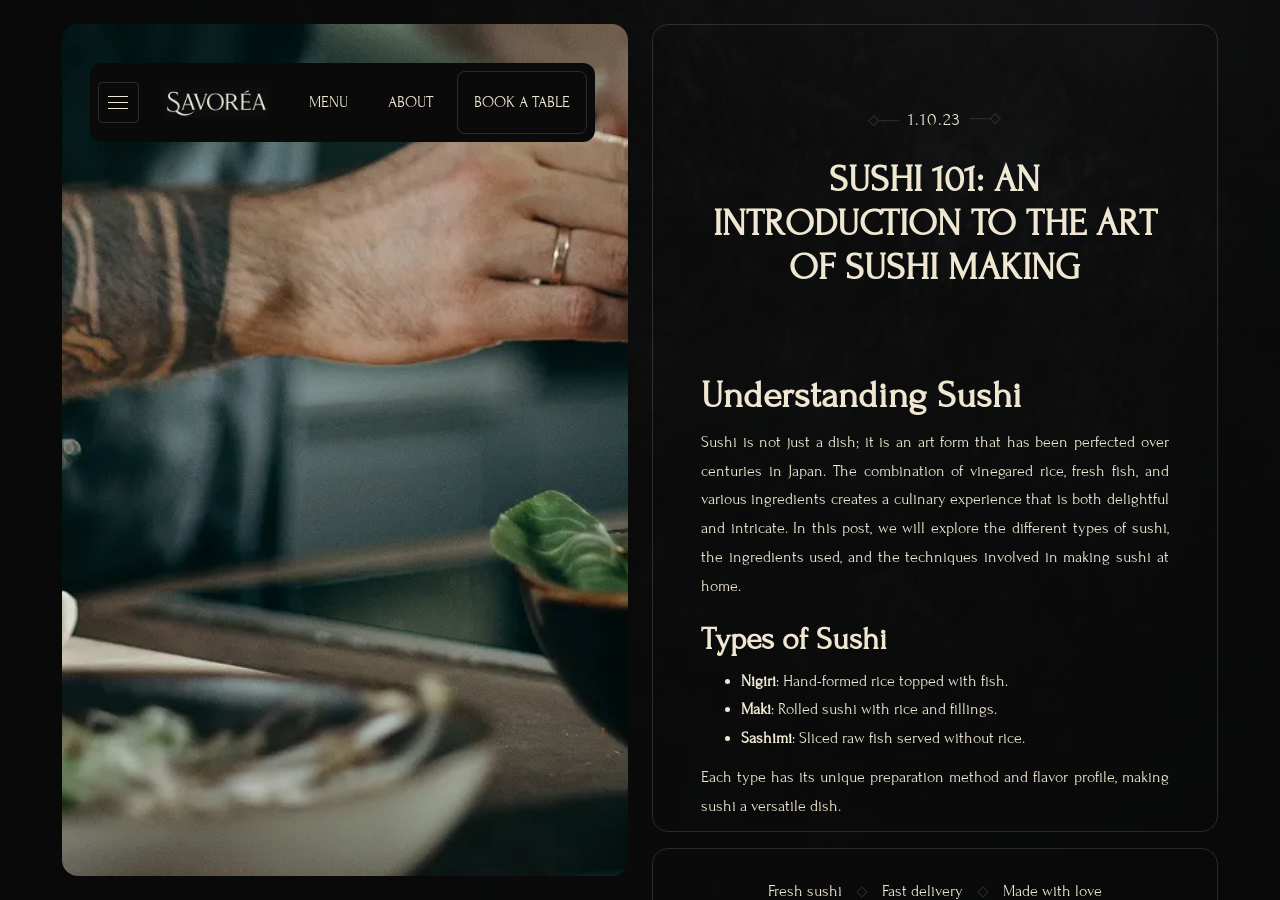
==== blog/sushi-101-introduction/index.html @ 16b720fc "Opt out of Chrome translation prompts on all pages" ====
<!DOCTYPE html><!--  This site was created in Webflow. https://webflow.com  --><!--  Last Published: Wed Oct 28 2026 10:28:59 GMT+0000 (Coordinated Universal Time)  -->
<html data-wf-page="69d37287ac0ebb0b1886dffe" data-wf-site="69ccc1d7fa1cd4cc3e607709" lang="en">
<head>
  <meta charset="utf-8">
  <meta name="google" content="notranslate">
  <title>Sushi 101: An Introduction to the Art of Sushi Making</title>
  <meta content="width=device-width, initial-scale=1" name="viewport">
  <link href="../../css/normalize.css" rel="stylesheet" type="text/css">
  <link href="../../css/webflow.css" rel="stylesheet" type="text/css">
  <link href="../../css/sushi-7096b4.webflow.css" rel="stylesheet" type="text/css">
  <link href="../../css/split-page.css?v=3" rel="stylesheet">
  <script type="text/javascript">!function(o,c){var n=c.documentElement,t=" w-mod-";n.className+=t+"js",("ontouchstart"in o||o.DocumentTouch&&c instanceof DocumentTouch)&&(n.className+=t+"touch")}(window,document);</script>
  <link href="../../images/favicon.webp" rel="icon" type="image/webp">
  <link href="../../images/webclip.webp" rel="apple-touch-icon">
  <style>
	.w-webflow-badge {
	display: None !important;
	visibility: hidden !important;
	}
  .button-hover,
.menu_text-link,
.menu_img-link {
  position: relative;
  overflow: visible;
  transition:
    box-shadow 0.3s ease,
    border-color 0.3s ease;
}
.button-hover:hover,
.menu_text-link:hover,
.menu_img-link:hover {
  border-color: rgba(255, 255, 255, 0);
  box-shadow:
    inset 0 0 12px rgba(255, 255, 255, 0.14),
    inset 0 0 28px rgba(255, 255, 255, 0.08);
}
.social-media-link {
  position: relative;
}
.social-media-link-hover {
  visibility: hidden;
  transform: scale(0.96);
  pointer-events: none;
  transition:
    opacity 0.3s ease,
    visibility 0.3s ease,
    transform 0.3s ease;
}
.social-media-link:hover .social-media-link-hover {
  opacity: 1;
  visibility: visible;
  transform: scale(1);
}
</style>
</head>
<body class="body split-page">
  <main class="main">
    <section class="hero_section"><img src="../../images/background.webp" loading="lazy" width="70" sizes="70px" alt="" srcset="../../images/background-p-500.webp 500w, ../../images/background-p-800.webp 800w, ../../images/background-p-1080.webp 1080w, ../../images/background-p-1600.webp 1600w, ../../images/background.webp 3486w" class="background_img">
      <div class="padding-global">
        <div class="w-layout-blockcontainer container-full w-container">
          <div class="hero_grid-wraper-2 split-page__layout">
            <div id="w-node-_2fdbdbff-8ce6-6f8d-f6ba-2dd1106db2f6-1886dffe" class="hero_img-wraper-2 split-page__visual"><img src="../../images/cms/69d382a770dba2bd8c085fb4_blog_5_5_11zon.webp" loading="lazy" width="1405" alt="" sizes="100vw" srcset="../../images/cms/69d382a770dba2bd8c085fb4_blog_5_5_11zon-p-500.webp 500w, ../../images/cms/69d382a770dba2bd8c085fb4_blog_5_5_11zon-p-800.webp 800w, ../../images/cms/69d382a770dba2bd8c085fb4_blog_5_5_11zon.webp 840w" class="hero_img-big"/></div>
            <div class="content_wraper split-page__scroll" role="region" aria-label="Blog article" tabindex="0">
              <div class="blog_wrapper-inner border margin-s"><div class="blog_header-wraper margin-sm"><div class="reservation__header-decor-wraper"><img src="../../images/cms/69d3788ee490d2235f320d44_Grid.svg" loading="lazy" alt="" class="reservation__decor-left"/></div><div class="text_medium">1.10.23</div><img src="../../images/cms/69d3788ee490d2235f320d44_Grid.svg" loading="lazy" alt="" class="reservation__decor-right"/></div><h1 class="capitalize-text text-center margin-m">Sushi 101: An Introduction to the Art of Sushi Making</h1><div class="content_post-body w-richtext"><h1>Understanding Sushi</h1><p>Sushi is not just a dish; it is an art form that has been perfected over centuries in Japan. The combination of vinegared rice, fresh fish, and various ingredients creates a culinary experience that is both delightful and intricate. In this post, we will explore the different types of sushi, the ingredients used, and the techniques involved in making sushi at home.</p><h2>Types of Sushi</h2><ul><li><strong>Nigiri</strong>: Hand-formed rice topped with fish.</li><li><strong>Maki</strong>: Rolled sushi with rice and fillings.</li><li><strong>Sashimi</strong>: Sliced raw fish served without rice.</li></ul><p>Each type has its unique preparation method and flavor profile, making sushi a versatile dish.</p></div></div>
              <footer class="footer">
                <div class="footer_content-wraper border">
                  <div class="footer_text">Fresh sushi </div>
                  <div class="footer_rhombus"></div>
                  <div class="footer_text">Fast delivery</div>
                  <div class="footer_rhombus"></div>
                  <div class="footer_text">Made with love</div>
                </div>
              </footer>
            </div>
          </div>
        </div>
      </div>
    </section>
    <div data-wf--menu--variant="base" class="menu_wraper">
      <div class="w-layout-blockcontainer menu_container w-container">
        <div class="menu_content-wraper">
          <a href="#" class="menu_button border w-inline-block">
            <div class="menu_line"></div>
            <div class="menu_line"></div>
            <div class="menu_line"></div>
          </a>
          <a href="../../index.html" class="menu_img-link w-inline-block"><img width="474.5" loading="lazy" alt="" src="../../images/logo_1.png" sizes="(max-width: 479px) 100vw, 475px" srcset="../../images/logo_1-p-500.png 500w, ../../images/logo_1.png 949w" class="menu_logo"></a>
          <a href="../../menu.html" class="menu_text-link capitalize-text">menu</a>
          <a href="../../about.html" class="menu_text-link capitalize-text">about</a>
          <a href="../../reservation.html" class="menu_text-link capitalize-text border">book a table</a>
        </div>
      </div>
      <div class="menu_drop_down_wraper">
        <div class="menu_hidden-wraper">
          <div class="menu_hidden-link-wraper">
            <a href="../../menu.html" class="menu_hidden-link capitalize-text">Menu</a>
            <a href="../../reservation.html" class="menu_hidden-link capitalize-text">REservation</a>
            <a href="../../about.html" class="menu_hidden-link capitalize-text">About</a>
            <a href="../../contact.html" class="menu_hidden-link capitalize-text">Contact</a>
            <a href="../../blog.html" class="menu_hidden-link capitalize-text">Blog</a>
          </div>
        </div>
        <div class="menu_embed-properties w-embed">
          <style>
.menu_hidden-wraper {
  display: none;
  height: 0;
  opacity: 0;
  overflow: hidden;
  pointer-events: none;
}
.menu_button,
.menu_link,
.menu_hidden-link {
  transition:
    color 0.3s ease,
    text-shadow 0.3s ease,
    box-shadow 0.3s ease,
    border-color 0.3s ease;
}
/* Кнопка */
.menu_button:hover {
  box-shadow:
    inset 0 0 12px rgba(255, 255, 255, 0.14),
    inset 0 0 28px rgba(255, 255, 255, 0.08);
  border-color: rgba(255, 255, 255, 0.35);
}
/* Верхние ссылки */
.menu_link {
  display: inline-block;
}
.menu_link:hover {
  box-shadow:
    inset 0 0 12px rgba(255, 255, 255, 0.14),
    inset 0 0 28px rgba(255, 255, 255, 0.08);
  border-color: rgba(255, 255, 255, 0.35);
}
/* Ссылки в дропдауне */
.menu_hidden-link {
  display: inline-block;
  transition: color 0.3s ease, text-shadow 0.3s ease;
}
.menu_hidden-link:hover {
  color: #ffffff !important;
  text-shadow:
    0 0 8px rgba(255, 255, 255, 0.32),
    0 0 18px rgba(255, 255, 255, 0.20) !important;
}
</style>
        </div>
      </div>
    </div>
  </main>
  <script src="../../js/vendor/jquery-3.5.1.min.js" type="text/javascript" integrity="sha256-9/aliU8dGd2tb6OSsuzixeV4y/faTqgFtohetphbbj0=" crossorigin="anonymous"></script>
  <script src="../../js/webflow.js" type="text/javascript"></script>
  <script src="../../js/vendor/gsap.min.js" type="text/javascript"></script>
  <script src="../../js/vendor/Flip.min.js" type="text/javascript"></script>
  <script type="text/javascript">gsap.registerPlugin(Flip);</script>
  <script src="../../js/sushi.js" defer=""></script>
  <script src="../../js/split-page.js" defer=""></script>
</body>
</html>
---- css/webflow.css ----
@font-face {
  font-family: 'webflow-icons';
  src: url("[data-uri]") format('truetype');
  font-weight: normal;
  font-style: normal;
}
[class^="w-icon-"],
[class*=" w-icon-"] {
  /* use !important to prevent issues with browser extensions that change fonts */
  font-family: 'webflow-icons' !important;
  speak: none;
  font-style: normal;
  font-weight: normal;
  font-variant: normal;
  text-transform: none;
  line-height: 1;
  /* Better Font Rendering =========== */
  -webkit-font-smoothing: antialiased;
  -moz-osx-font-smoothing: grayscale;
}
.w-icon-slider-right:before {
  content: "\e600";
}
.w-icon-slider-left:before {
  content: "\e601";
}
.w-icon-nav-menu:before {
  content: "\e602";
}
.w-icon-arrow-down:before,
.w-icon-dropdown-toggle:before {
  content: "\e603";
}
.w-icon-file-upload-remove:before {
  content: "\e900";
}
.w-icon-file-upload-icon:before {
  content: "\e903";
}
* {
  -webkit-box-sizing: border-box;
  -moz-box-sizing: border-box;
  box-sizing: border-box;
}
html {
  height: 100%;
}
body {
  margin: 0;
  min-height: 100%;
  background-color: #fff;
  font-family: Arial, sans-serif;
  font-size: 14px;
  line-height: 20px;
  color: #333;
}
img {
  max-width: 100%;
  vertical-align: middle;
  display: inline-block;
}
html.w-mod-touch * {
  background-attachment: scroll !important;
}
.w-block {
  display: block;
}
.w-inline-block {
  max-width: 100%;
  display: inline-block;
}
.w-clearfix:before,
.w-clearfix:after {
  content: " ";
  display: table;
  grid-column-start: 1;
  grid-row-start: 1;
  grid-column-end: 2;
  grid-row-end: 2;
}
.w-clearfix:after {
  clear: both;
}
.w-hidden {
  display: none;
}
.w-button {
  display: inline-block;
  padding: 9px 15px;
  background-color: #3898EC;
  color: white;
  border: 0;
  line-height: inherit;
  text-decoration: none;
  cursor: pointer;
  border-radius: 0;
}
input.w-button {
  -webkit-appearance: button;
}
:where(button.w-popover-trigger) {
  background-color: transparent;
  border: 0;
  color: inherit;
  cursor: pointer;
  font: inherit;
  line-height: inherit;
  margin: 0;
  padding: 0;
  text-align: inherit;
  text-decoration: inherit;
}
:where(button.w-modal-trigger) {
  background-color: transparent;
  border: 0;
  color: inherit;
  cursor: pointer;
  font: inherit;
  line-height: inherit;
  margin: 0;
  padding: 0;
  text-align: inherit;
  text-decoration: inherit;
}
.w-popover {
  position-anchor: none;
}
:where(
  .w-popover[data-w-popover-backdrop-animated],
  .w-modal[data-w-popover-backdrop-animated]
)::backdrop {
  animation: var(--w-backdrop-animation, none);
}
:where(.w-popover, .w-modal) {
  --w-backdrop-animation: initial;
}
.w-popover-mask {
  position: fixed !important;
  inset: 0 !important;
  width: auto !important;
  height: auto !important;
  max-width: none !important;
  max-height: none !important;
  margin: 0 !important;
  padding: 0 !important;
  border: 0 !important;
  opacity: 0 !important;
  transform: none !important;
  clip-path: none !important;
  pointer-events: auto !important;
}
.w-popover-mask[popover] {
  translate: none !important;
  rotate: none !important;
  scale: none !important;
}
.w-popover-mask::backdrop {
  display: none !important;
}
.w-popover-mask:not(:popover-open) {
  display: none !important;
}
@supports not selector(:popover-open) {
  .w-popover-mask {
    display: none !important;
  }
}
.w-popover[popover]:not(:popover-open) {
  display: none;
}
.w-modal:not([open]):not([popover]) {
  display: none;
}
.w-modal[popover]:not(:popover-open) {
  display: none;
}
:where(.w-modal[data-w-modal-lock-scroll]) {
  overscroll-behavior: contain;
}
html[data-w-dynpage] [data-w-cloak] {
  color: transparent !important;
}
.w-code-block {
  margin: unset;
}
pre.w-code-block code {
  all: inherit;
}
pre.w-code-block code > span {
  display: block !important;
}
.w-optimization {
  display: contents;
}
.w-webflow-badge,
.w-webflow-badge > img {
  box-sizing: unset;
  width: unset;
  height: unset;
  max-height: unset;
  max-width: unset;
  min-height: unset;
  min-width: unset;
  margin: unset;
  padding: unset;
  float: unset;
  clear: unset;
  border: unset;
  border-radius: unset;
  background: unset;
  background-image: unset;
  background-position: unset;
  background-size: unset;
  background-repeat: unset;
  background-origin: unset;
  background-clip: unset;
  background-attachment: unset;
  background-color: unset;
  box-shadow: unset;
  transform: unset;
  transition: unset;
  direction: unset;
  font-family: unset;
  font-weight: unset;
  color: unset;
  font-size: unset;
  line-height: unset;
  font-style: unset;
  font-variant: unset;
  text-align: unset;
  letter-spacing: unset;
  text-decoration: unset;
  text-indent: unset;
  text-transform: unset;
  list-style-type: unset;
  text-shadow: unset;
  vertical-align: unset;
  cursor: unset;
  white-space: unset;
  word-break: unset;
  word-spacing: unset;
  word-wrap: unset;
}
.w-webflow-badge {
  position: fixed !important;
  display: inline-block !important;
  visibility: visible !important;
  opacity: 1 !important;
  z-index: 2147483647 !important;
  top: auto !important;
  right: 12px !important;
  bottom: 12px !important;
  left: auto !important;
  color: #aaadb0 !important;
  background-color: #fff !important;
  border-radius: 3px !important;
  padding: 6px !important;
  font-size: 12px !important;
  line-height: 14px !important;
  text-decoration: none !important;
  transform: none !important;
  margin: 0 !important;
  width: auto !important;
  height: auto !important;
  overflow: unset !important;
  white-space: nowrap;
  box-shadow: 0 0 0 1px rgba(0, 0, 0, 0.1), 0px 1px 3px rgba(0, 0, 0, 0.1);
  cursor: pointer;
}
.w-webflow-badge > img {
  position: unset;
  display: inline-block !important;
  visibility: unset !important;
  opacity: 1 !important;
  vertical-align: middle !important;
}
h1,
h2,
h3,
h4,
h5,
h6 {
  font-weight: bold;
  margin-bottom: 10px;
}
h1 {
  font-size: 38px;
  line-height: 44px;
  margin-top: 20px;
}
h2 {
  font-size: 32px;
  line-height: 36px;
  margin-top: 20px;
}
h3 {
  font-size: 24px;
  line-height: 30px;
  margin-top: 20px;
}
h4 {
  font-size: 18px;
  line-height: 24px;
  margin-top: 10px;
}
h5 {
  font-size: 14px;
  line-height: 20px;
  margin-top: 10px;
}
h6 {
  font-size: 12px;
  line-height: 18px;
  margin-top: 10px;
}
p {
  margin-top: 0;
  margin-bottom: 10px;
}
blockquote {
  margin: 0 0 10px 0;
  padding: 10px 20px;
  border-left: 5px solid #E2E2E2;
  font-size: 18px;
  line-height: 22px;
}
figure {
  margin: 0;
  margin-bottom: 10px;
}
figcaption {
  margin-top: 5px;
  text-align: center;
}
ul,
ol {
  margin-top: 0px;
  margin-bottom: 10px;
  padding-left: 40px;
}
.w-list-unstyled {
  padding-left: 0;
  list-style: none;
}
.w-embed:before,
.w-embed:after {
  content: " ";
  display: table;
  grid-column-start: 1;
  grid-row-start: 1;
  grid-column-end: 2;
  grid-row-end: 2;
}
.w-embed:after {
  clear: both;
}
.w-video {
  width: 100%;
  position: relative;
  padding: 0;
}
.w-video iframe,
.w-video object,
.w-video embed {
  position: absolute;
  top: 0;
  left: 0;
  width: 100%;
  height: 100%;
  border: none;
}
fieldset {
  padding: 0;
  margin: 0;
  border: 0;
}
button,
[type='button'],
[type='reset'] {
  border: 0;
  cursor: pointer;
  -webkit-appearance: button;
}
.w-form {
  margin: 0 0 15px;
}
.w-form-done {
  display: none;
  padding: 20px;
  text-align: center;
  background-color: #dddddd;
}
.w-form-fail {
  display: none;
  margin-top: 10px;
  padding: 10px;
  background-color: #ffdede;
}
label {
  display: block;
  margin-bottom: 5px;
  font-weight: bold;
}
.w-input,
.w-select {
  display: block;
  width: 100%;
  height: 38px;
  padding: 8px 12px;
  margin-bottom: 10px;
  font-size: 14px;
  line-height: 1.42857143;
  color: #333333;
  vertical-align: middle;
  background-color: #ffffff;
  border: 1px solid #cccccc;
}
.w-input::placeholder,
.w-select::placeholder {
  color: #999;
}
.w-input:focus,
.w-select:focus {
  border-color: #3898EC;
  outline: 0;
}
.w-input[disabled],
.w-select[disabled],
.w-input[readonly],
.w-select[readonly],
fieldset[disabled] .w-input,
fieldset[disabled] .w-select {
  cursor: not-allowed;
}
.w-input[disabled]:not(.w-input-disabled),
.w-select[disabled]:not(.w-input-disabled),
.w-input[readonly],
.w-select[readonly],
fieldset[disabled]:not(.w-input-disabled) .w-input,
fieldset[disabled]:not(.w-input-disabled) .w-select {
  background-color: #eeeeee;
}
textarea.w-input,
textarea.w-select {
  height: auto;
}
.w-select {
  background-color: #f3f3f3;
}
.w-select[multiple] {
  height: auto;
}
.w-form-label {
  display: inline-block;
  cursor: pointer;
  font-weight: normal;
  margin-bottom: 0px;
}
.w-radio {
  display: block;
  margin-bottom: 5px;
  padding-left: 20px;
}
.w-radio:before,
.w-radio:after {
  content: " ";
  display: table;
  grid-column-start: 1;
  grid-row-start: 1;
  grid-column-end: 2;
  grid-row-end: 2;
}
.w-radio:after {
  clear: both;
}
.w-radio-input {
  margin: 4px 0 0;
  line-height: normal;
  float: left;
  margin-left: -20px;
}
.w-radio-input {
  margin-top: 3px;
}
.w-file-upload {
  display: block;
  margin-bottom: 10px;
}
.w-file-upload-input {
  width: 0.1px;
  height: 0.1px;
  opacity: 0;
  overflow: hidden;
  position: absolute;
  z-index: -100;
}
.w-file-upload-default,
.w-file-upload-uploading,
.w-file-upload-success {
  display: inline-block;
  color: #333333;
}
.w-file-upload-error {
  display: block;
  margin-top: 10px;
}
.w-file-upload-default.w-hidden,
.w-file-upload-uploading.w-hidden,
.w-file-upload-error.w-hidden,
.w-file-upload-success.w-hidden {
  display: none;
}
.w-file-upload-uploading-btn {
  display: flex;
  font-size: 14px;
  font-weight: normal;
  cursor: pointer;
  margin: 0;
  padding: 8px 12px;
  border: 1px solid #cccccc;
  background-color: #fafafa;
}
.w-file-upload-file {
  display: flex;
  flex-grow: 1;
  justify-content: space-between;
  margin: 0;
  padding: 8px 9px 8px 11px;
  border: 1px solid #cccccc;
  background-color: #fafafa;
}
.w-file-upload-file-name {
  font-size: 14px;
  font-weight: normal;
  display: block;
}
.w-file-remove-link {
  margin-top: 3px;
  margin-left: 10px;
  width: auto;
  height: auto;
  padding: 3px;
  display: block;
  cursor: pointer;
}
.w-icon-file-upload-remove {
  margin: auto;
  font-size: 10px;
}
.w-file-upload-error-msg {
  display: inline-block;
  color: #ea384c;
  padding: 2px 0;
}
.w-file-upload-info {
  display: inline-block;
  line-height: 38px;
  padding: 0 12px;
}
.w-file-upload-label {
  display: inline-block;
  font-size: 14px;
  font-weight: normal;
  cursor: pointer;
  margin: 0;
  padding: 8px 12px;
  border: 1px solid #cccccc;
  background-color: #fafafa;
}
.w-icon-file-upload-icon,
.w-icon-file-upload-uploading {
  display: inline-block;
  margin-right: 8px;
  width: 20px;
}
.w-icon-file-upload-uploading {
  height: 20px;
}
.w-container {
  margin-left: auto;
  margin-right: auto;
  max-width: 940px;
}
.w-container:before,
.w-container:after {
  content: " ";
  display: table;
  grid-column-start: 1;
  grid-row-start: 1;
  grid-column-end: 2;
  grid-row-end: 2;
}
.w-container:after {
  clear: both;
}
.w-container .w-row {
  margin-left: -10px;
  margin-right: -10px;
}
.w-row:before,
.w-row:after {
  content: " ";
  display: table;
  grid-column-start: 1;
  grid-row-start: 1;
  grid-column-end: 2;
  grid-row-end: 2;
}
.w-row:after {
  clear: both;
}
.w-row .w-row {
  margin-left: 0;
  margin-right: 0;
}
.w-col {
  position: relative;
  float: left;
  width: 100%;
  min-height: 1px;
  padding-left: 10px;
  padding-right: 10px;
}
.w-col .w-col {
  padding-left: 0;
  padding-right: 0;
}
.w-col-1 {
  width: 8.33333333%;
}
.w-col-2 {
  width: 16.66666667%;
}
.w-col-3 {
  width: 25%;
}
.w-col-4 {
  width: 33.33333333%;
}
.w-col-5 {
  width: 41.66666667%;
}
.w-col-6 {
  width: 50%;
}
.w-col-7 {
  width: 58.33333333%;
}
.w-col-8 {
  width: 66.66666667%;
}
.w-col-9 {
  width: 75%;
}
.w-col-10 {
  width: 83.33333333%;
}
.w-col-11 {
  width: 91.66666667%;
}
.w-col-12 {
  width: 100%;
}
.w-hidden-main {
  display: none !important;
}
@media screen and (max-width: 991px) {
  .w-container {
    max-width: 728px;
  }
  .w-hidden-main {
    display: inherit !important;
  }
  .w-hidden-medium {
    display: none !important;
  }
  .w-col-medium-1 {
    width: 8.33333333%;
  }
  .w-col-medium-2 {
    width: 16.66666667%;
  }
  .w-col-medium-3 {
    width: 25%;
  }
  .w-col-medium-4 {
    width: 33.33333333%;
  }
  .w-col-medium-5 {
    width: 41.66666667%;
  }
  .w-col-medium-6 {
    width: 50%;
  }
  .w-col-medium-7 {
    width: 58.33333333%;
  }
  .w-col-medium-8 {
    width: 66.66666667%;
  }
  .w-col-medium-9 {
    width: 75%;
  }
  .w-col-medium-10 {
    width: 83.33333333%;
  }
  .w-col-medium-11 {
    width: 91.66666667%;
  }
  .w-col-medium-12 {
    width: 100%;
  }
  .w-col-stack {
    width: 100%;
    left: auto;
    right: auto;
  }
}
@media screen and (max-width: 767px) {
  .w-hidden-main {
    display: inherit !important;
  }
  .w-hidden-medium {
    display: inherit !important;
  }
  .w-hidden-small {
    display: none !important;
  }
  .w-row,
  .w-container .w-row {
    margin-left: 0;
    margin-right: 0;
  }
  .w-col {
    width: 100%;
    left: auto;
    right: auto;
  }
  .w-col-small-1 {
    width: 8.33333333%;
  }
  .w-col-small-2 {
    width: 16.66666667%;
  }
  .w-col-small-3 {
    width: 25%;
  }
  .w-col-small-4 {
    width: 33.33333333%;
  }
  .w-col-small-5 {
    width: 41.66666667%;
  }
  .w-col-small-6 {
    width: 50%;
  }
  .w-col-small-7 {
    width: 58.33333333%;
  }
  .w-col-small-8 {
    width: 66.66666667%;
  }
  .w-col-small-9 {
    width: 75%;
  }
  .w-col-small-10 {
    width: 83.33333333%;
  }
  .w-col-small-11 {
    width: 91.66666667%;
  }
  .w-col-small-12 {
    width: 100%;
  }
}
@media screen and (max-width: 479px) {
  .w-container {
    max-width: none;
  }
  .w-hidden-main {
    display: inherit !important;
  }
  .w-hidden-medium {
    display: inherit !important;
  }
  .w-hidden-small {
    display: inherit !important;
  }
  .w-hidden-tiny {
    display: none !important;
  }
  .w-col {
    width: 100%;
  }
  .w-col-tiny-1 {
    width: 8.33333333%;
  }
  .w-col-tiny-2 {
    width: 16.66666667%;
  }
  .w-col-tiny-3 {
    width: 25%;
  }
  .w-col-tiny-4 {
    width: 33.33333333%;
  }
  .w-col-tiny-5 {
    width: 41.66666667%;
  }
  .w-col-tiny-6 {
    width: 50%;
  }
  .w-col-tiny-7 {
    width: 58.33333333%;
  }
  .w-col-tiny-8 {
    width: 66.66666667%;
  }
  .w-col-tiny-9 {
    width: 75%;
  }
  .w-col-tiny-10 {
    width: 83.33333333%;
  }
  .w-col-tiny-11 {
    width: 91.66666667%;
  }
  .w-col-tiny-12 {
    width: 100%;
  }
}
.w-widget {
  position: relative;
}
.w-widget-map {
  width: 100%;
  height: 400px;
}
.w-widget-map label {
  width: auto;
  display: inline;
}
.w-widget-map img {
  max-width: inherit;
}
.w-widget-map .gm-style-iw {
  text-align: center;
}
.w-widget-map .gm-style-iw > button {
  display: none !important;
}
.w-widget-twitter {
  overflow: hidden;
}
.w-widget-twitter-count-shim {
  display: inline-block;
  vertical-align: top;
  position: relative;
  width: 28px;
  height: 20px;
  text-align: center;
  background: white;
  border: #758696 solid 1px;
  border-radius: 3px;
}
.w-widget-twitter-count-shim * {
  pointer-events: none;
  user-select: none;
}
.w-widget-twitter-count-shim .w-widget-twitter-count-inner {
  position: relative;
  font-size: 15px;
  line-height: 12px;
  text-align: center;
  color: #999;
  font-family: serif;
}
.w-widget-twitter-count-shim .w-widget-twitter-count-clear {
  position: relative;
  display: block;
}
.w-widget-twitter-count-shim.w--large {
  width: 36px;
  height: 28px;
}
.w-widget-twitter-count-shim.w--large .w-widget-twitter-count-inner {
  font-size: 18px;
  line-height: 18px;
}
.w-widget-twitter-count-shim:not(.w--vertical) {
  margin-left: 5px;
  margin-right: 8px;
}
.w-widget-twitter-count-shim:not(.w--vertical).w--large {
  margin-left: 6px;
}
.w-widget-twitter-count-shim:not(.w--vertical):before,
.w-widget-twitter-count-shim:not(.w--vertical):after {
  top: 50%;
  left: 0;
  border: solid transparent;
  content: ' ';
  height: 0;
  width: 0;
  position: absolute;
  pointer-events: none;
}
.w-widget-twitter-count-shim:not(.w--vertical):before {
  border-color: rgba(117, 134, 150, 0);
  border-right-color: #5d6c7b;
  border-width: 4px;
  margin-left: -9px;
  margin-top: -4px;
}
.w-widget-twitter-count-shim:not(.w--vertical).w--large:before {
  border-width: 5px;
  margin-left: -10px;
  margin-top: -5px;
}
.w-widget-twitter-count-shim:not(.w--vertical):after {
  border-color: rgba(255, 255, 255, 0);
  border-right-color: white;
  border-width: 4px;
  margin-left: -8px;
  margin-top: -4px;
}
.w-widget-twitter-count-shim:not(.w--vertical).w--large:after {
  border-width: 5px;
  margin-left: -9px;
  margin-top: -5px;
}
.w-widget-twitter-count-shim.w--vertical {
  width: 61px;
  height: 33px;
  margin-bottom: 8px;
}
.w-widget-twitter-count-shim.w--vertical:before,
.w-widget-twitter-count-shim.w--vertical:after {
  top: 100%;
  left: 50%;
  border: solid transparent;
  content: ' ';
  height: 0;
  width: 0;
  position: absolute;
  pointer-events: none;
}
.w-widget-twitter-count-shim.w--vertical:before {
  border-color: rgba(117, 134, 150, 0);
  border-top-color: #5d6c7b;
  border-width: 5px;
  margin-left: -5px;
}
.w-widget-twitter-count-shim.w--vertical:after {
  border-color: rgba(255, 255, 255, 0);
  border-top-color: white;
  border-width: 4px;
  margin-left: -4px;
}
.w-widget-twitter-count-shim.w--vertical .w-widget-twitter-count-inner {
  font-size: 18px;
  line-height: 22px;
}
.w-widget-twitter-count-shim.w--vertical.w--large {
  width: 76px;
}
.w-background-video {
  position: relative;
  overflow: hidden;
  height: 500px;
  color: white;
}
.w-background-video > video {
  background-size: cover;
  background-position: 50% 50%;
  position: absolute;
  margin: auto;
  width: 100%;
  height: 100%;
  right: -100%;
  bottom: -100%;
  top: -100%;
  left: -100%;
  object-fit: cover;
  z-index: -100;
}
.w-background-video > video::-webkit-media-controls-start-playback-button {
  display: none !important;
  -webkit-appearance: none;
}
.w-background-video--control {
  position: absolute;
  bottom: 1em;
  right: 1em;
  background-color: transparent;
  padding: 0;
}
.w-background-video--control > [hidden] {
  display: none !important;
}
.w-slider {
  position: relative;
  height: 300px;
  text-align: center;
  background: #dddddd;
  clear: both;
  -webkit-tap-highlight-color: rgba(0, 0, 0, 0);
  tap-highlight-color: rgba(0, 0, 0, 0);
}
.w-slider-mask {
  position: relative;
  display: block;
  overflow: hidden;
  z-index: 1;
  left: 0;
  right: 0;
  height: 100%;
  white-space: nowrap;
}
.w-slide {
  position: relative;
  display: inline-block;
  vertical-align: top;
  width: 100%;
  height: 100%;
  white-space: normal;
  text-align: left;
}
.w-slider-nav {
  position: absolute;
  z-index: 2;
  top: auto;
  right: 0;
  bottom: 0;
  left: 0;
  margin: auto;
  padding-top: 10px;
  height: 40px;
  text-align: center;
  -webkit-tap-highlight-color: rgba(0, 0, 0, 0);
  tap-highlight-color: rgba(0, 0, 0, 0);
}
.w-slider-nav.w-round > div {
  border-radius: 100%;
}
.w-slider-nav.w-num > div {
  width: auto;
  height: auto;
  padding: 0.2em 0.5em;
  font-size: inherit;
  line-height: inherit;
}
.w-slider-nav.w-shadow > div {
  box-shadow: 0 0 3px rgba(51, 51, 51, 0.4);
}
.w-slider-nav-invert {
  color: #fff;
}
.w-slider-nav-invert > div {
  background-color: rgba(34, 34, 34, 0.4);
}
.w-slider-nav-invert > div.w-active {
  background-color: #222;
}
.w-slider-dot {
  position: relative;
  display: inline-block;
  width: 1em;
  height: 1em;
  background-color: rgba(255, 255, 255, 0.4);
  cursor: pointer;
  margin: 0 3px 0.5em;
  transition: background-color 100ms, color 100ms;
}
.w-slider-dot.w-active {
  background-color: #fff;
}
.w-slider-dot:focus {
  outline: none;
  box-shadow: 0px 0px 0px 2px #fff;
}
.w-slider-dot:focus.w-active {
  box-shadow: none;
}
.w-slider-arrow-left,
.w-slider-arrow-right {
  position: absolute;
  width: 80px;
  top: 0;
  right: 0;
  bottom: 0;
  left: 0;
  margin: auto;
  cursor: pointer;
  overflow: hidden;
  color: white;
  font-size: 40px;
  -webkit-tap-highlight-color: rgba(0, 0, 0, 0);
  tap-highlight-color: rgba(0, 0, 0, 0);
  user-select: none;
}
.w-slider-arrow-left [class^='w-icon-'],
.w-slider-arrow-right [class^='w-icon-'],
.w-slider-arrow-left [class*=' w-icon-'],
.w-slider-arrow-right [class*=' w-icon-'] {
  position: absolute;
}
.w-slider-arrow-left:focus,
.w-slider-arrow-right:focus {
  outline: 0;
}
.w-slider-arrow-left {
  z-index: 3;
  right: auto;
}
.w-slider-arrow-right {
  z-index: 4;
  left: auto;
}
.w-icon-slider-left,
.w-icon-slider-right {
  top: 0;
  right: 0;
  bottom: 0;
  left: 0;
  margin: auto;
  width: 1em;
  height: 1em;
}
.w-slider-aria-label {
  border: 0;
  clip: rect(0 0 0 0);
  height: 1px;
  margin: -1px;
  overflow: hidden;
  padding: 0;
  position: absolute;
  width: 1px;
}
.w-slider-force-show {
  display: block !important;
}
.w-dropdown {
  display: inline-block;
  position: relative;
  text-align: left;
  margin-left: auto;
  margin-right: auto;
  z-index: 900;
}
.w-dropdown-btn,
.w-dropdown-toggle,
.w-dropdown-link {
  position: relative;
  vertical-align: top;
  text-decoration: none;
  color: #222222;
  padding: 20px;
  text-align: left;
  margin-left: auto;
  margin-right: auto;
  white-space: nowrap;
}
.w-dropdown-toggle {
  user-select: none;
  display: inline-block;
  cursor: pointer;
  padding-right: 40px;
}
.w-dropdown-toggle:focus {
  outline: 0;
}
.w-icon-dropdown-toggle {
  position: absolute;
  top: 0;
  right: 0;
  bottom: 0;
  margin: auto;
  margin-right: 20px;
  width: 1em;
  height: 1em;
}
.w-dropdown-list {
  position: absolute;
  background: #dddddd;
  display: none;
  min-width: 100%;
}
.w-dropdown-list.w--open {
  display: block;
}
.w-dropdown-link {
  padding: 10px 20px;
  display: block;
  color: #222222;
}
.w-dropdown-link.w--current {
  color: #0082f3;
}
.w-dropdown-link:focus {
  outline: 0;
}
/**
 * ## Note
 * Safari (on both iOS and OS X) does not handle viewport units (vh, vw) well.
 * For example percentage units do not work on descendants of elements that
 * have any dimensions expressed in viewport units. It also doesn’t handle them at
 * all in `calc()`.
 */
/**
 * Wrapper around all lightbox elements
 *
 * 1. Since the lightbox can receive focus, IE also gives it an outline.
 * 2. Fixes flickering on Chrome when a transition is in progress
 *    underneath the lightbox.
 */
.w-lightbox-backdrop {
  cursor: auto;
  font-style: normal;
  letter-spacing: normal;
  list-style: disc;
  text-indent: 0;
  text-shadow: none;
  text-transform: none;
  visibility: visible;
  white-space: normal;
  word-break: normal;
  word-spacing: normal;
  word-wrap: normal;
  position: fixed;
  top: 0;
  right: 0;
  bottom: 0;
  left: 0;
  color: #fff;
  font-family: "Helvetica Neue", Helvetica, Ubuntu, "Segoe UI", Verdana, sans-serif;
  font-size: 17px;
  line-height: 1.2;
  font-weight: 300;
  text-align: center;
  background: rgba(0, 0, 0, 0.9);
  z-index: 2000;
  outline: 0;
  /* 1 */
  opacity: 0;
  -webkit-user-select: none;
  -moz-user-select: none;
  -webkit-tap-highlight-color: transparent;
  -webkit-transform: translate(0, 0);
  /* 2 */
}
/**
 * Neat trick to bind the rubberband effect to our canvas instead of the whole
 * document on iOS. It also prevents a bug that causes the document underneath to scroll.
 */
.w-lightbox-backdrop,
.w-lightbox-container {
  height: 100%;
  overflow: auto;
  -webkit-overflow-scrolling: touch;
}
.w-lightbox-content {
  position: relative;
  height: 100vh;
  overflow: hidden;
}
.w-lightbox-view {
  position: absolute;
  width: 100vw;
  height: 100vh;
  opacity: 0;
}
.w-lightbox-view:before {
  content: "";
  height: 100vh;
}
/* .w-lightbox-content */
.w-lightbox-group,
.w-lightbox-group .w-lightbox-view,
.w-lightbox-group .w-lightbox-view:before {
  height: 86vh;
}
.w-lightbox-frame,
.w-lightbox-view:before {
  display: inline-block;
  vertical-align: middle;
}
/*
 * 1. Remove default margin set by user-agent on the <figure> element.
 */
.w-lightbox-figure {
  position: relative;
  margin: 0;
  /* 1 */
}
.w-lightbox-group .w-lightbox-figure {
  cursor: pointer;
}
/**
 * IE adds image dimensions as width and height attributes on the IMG tag,
 * but we need both width and height to be set to auto to enable scaling.
 */
.w-lightbox-img {
  width: auto;
  height: auto;
  max-width: none;
}
/**
 * 1. Reset if style is set by user on "All Images"
 */
.w-lightbox-image {
  display: block;
  float: none;
  /* 1 */
  max-width: 100vw;
  max-height: 100vh;
}
.w-lightbox-group .w-lightbox-image {
  max-height: 86vh;
}
.w-lightbox-caption {
  position: absolute;
  right: 0;
  bottom: 0;
  left: 0;
  padding: 0.5em 1em;
  background: rgba(0, 0, 0, 0.4);
  text-align: left;
  text-overflow: ellipsis;
  white-space: nowrap;
  overflow: hidden;
}
.w-lightbox-embed {
  position: absolute;
  top: 0;
  right: 0;
  bottom: 0;
  left: 0;
  width: 100%;
  height: 100%;
}
.w-lightbox-control {
  position: absolute;
  top: 0;
  width: 4em;
  background-size: 24px;
  background-repeat: no-repeat;
  background-position: center;
  cursor: pointer;
  -webkit-transition: all 0.3s;
  transition: all 0.3s;
}
.w-lightbox-left {
  display: none;
  bottom: 0;
  left: 0;
  /* <svg xmlns="http://www.w3.org/2000/svg" viewBox="-20 0 24 40" width="24" height="40"><g transform="rotate(45)"><path d="m0 0h5v23h23v5h-28z" opacity=".4"/><path d="m1 1h3v23h23v3h-26z" fill="#fff"/></g></svg> */
  background-image: url("[data-uri]");
}
.w-lightbox-right {
  display: none;
  right: 0;
  bottom: 0;
  /* <svg xmlns="http://www.w3.org/2000/svg" viewBox="-4 0 24 40" width="24" height="40"><g transform="rotate(45)"><path d="m0-0h28v28h-5v-23h-23z" opacity=".4"/><path d="m1 1h26v26h-3v-23h-23z" fill="#fff"/></g></svg> */
  background-image: url("[data-uri]");
}
/*
 * Without specifying the with and height inside the SVG, all versions of IE render the icon too small.
 * The bug does not seem to manifest itself if the elements are tall enough such as the above arrows.
 * (http://stackoverflow.com/questions/16092114/background-size-differs-in-internet-explorer)
 */
.w-lightbox-close {
  right: 0;
  height: 2.6em;
  /* <svg xmlns="http://www.w3.org/2000/svg" viewBox="-4 0 18 17" width="18" height="17"><g transform="rotate(45)"><path d="m0 0h7v-7h5v7h7v5h-7v7h-5v-7h-7z" opacity=".4"/><path d="m1 1h7v-7h3v7h7v3h-7v7h-3v-7h-7z" fill="#fff"/></g></svg> */
  background-image: url("[data-uri]");
  background-size: 18px;
}
/**
 * 1. All IE versions add extra space at the bottom without this.
 */
.w-lightbox-strip {
  position: absolute;
  bottom: 0;
  left: 0;
  right: 0;
  padding: 0 1vh;
  line-height: 0;
  /* 1 */
  white-space: nowrap;
  overflow-x: auto;
  overflow-y: hidden;
}
/*
 * 1. We use content-box to avoid having to do `width: calc(10vh + 2vw)`
 *    which doesn’t work in Safari anyway.
 * 2. Chrome renders images pixelated when switching to GPU. Making sure
 *    the parent is also rendered on the GPU (by setting translate3d for
 *    example) fixes this behavior.
 */
.w-lightbox-item {
  display: inline-block;
  width: 10vh;
  padding: 2vh 1vh;
  box-sizing: content-box;
  /* 1 */
  cursor: pointer;
  -webkit-transform: translate3d(0, 0, 0);
  /* 2 */
}
.w-lightbox-active {
  opacity: 0.3;
}
.w-lightbox-thumbnail {
  position: relative;
  height: 10vh;
  background: #222;
  overflow: hidden;
}
.w-lightbox-thumbnail-image {
  position: absolute;
  top: 0;
  left: 0;
}
.w-lightbox-thumbnail .w-lightbox-tall {
  top: 50%;
  width: 100%;
  -webkit-transform: translate(0, -50%);
  transform: translate(0, -50%);
}
.w-lightbox-thumbnail .w-lightbox-wide {
  left: 50%;
  height: 100%;
  -webkit-transform: translate(-50%, 0);
  transform: translate(-50%, 0);
}
/*
 * Spinner
 *
 * Absolute pixel values are used to avoid rounding errors that would cause
 * the white spinning element to be misaligned with the track.
 */
.w-lightbox-spinner {
  position: absolute;
  top: 50%;
  left: 50%;
  box-sizing: border-box;
  width: 40px;
  height: 40px;
  margin-top: -20px;
  margin-left: -20px;
  border: 5px solid rgba(0, 0, 0, 0.4);
  border-radius: 50%;
  -webkit-animation: spin 0.8s infinite linear;
  animation: spin 0.8s infinite linear;
}
.w-lightbox-spinner:after {
  content: "";
  position: absolute;
  top: -4px;
  right: -4px;
  bottom: -4px;
  left: -4px;
  border: 3px solid transparent;
  border-bottom-color: #fff;
  border-radius: 50%;
}
/*
 * Utility classes
 */
.w-lightbox-hide {
  display: none;
}
.w-lightbox-noscroll {
  overflow: hidden;
}
@media (min-width: 768px) {
  .w-lightbox-content {
    height: 96vh;
    margin-top: 2vh;
  }
  .w-lightbox-view,
  .w-lightbox-view:before {
    height: 96vh;
  }
  /* .w-lightbox-content */
  .w-lightbox-group,
  .w-lightbox-group .w-lightbox-view,
  .w-lightbox-group .w-lightbox-view:before {
    height: 84vh;
  }
  .w-lightbox-image {
    max-width: 96vw;
    max-height: 96vh;
  }
  .w-lightbox-group .w-lightbox-image {
    max-width: 82.3vw;
    max-height: 84vh;
  }
  .w-lightbox-left,
  .w-lightbox-right {
    display: block;
    opacity: 0.5;
  }
  .w-lightbox-close {
    opacity: 0.8;
  }
  .w-lightbox-control:hover {
    opacity: 1;
  }
}
.w-lightbox-inactive,
.w-lightbox-inactive:hover {
  opacity: 0;
}
.w-richtext:before,
.w-richtext:after {
  content: " ";
  display: table;
  grid-column-start: 1;
  grid-row-start: 1;
  grid-column-end: 2;
  grid-row-end: 2;
}
.w-richtext:after {
  clear: both;
}
.w-richtext[contenteditable="true"]:before,
.w-richtext[contenteditable="true"]:after {
  white-space: initial;
}
.w-richtext ol,
.w-richtext ul {
  overflow: hidden;
}
.w-richtext .w-richtext-figure-selected.w-richtext-figure-type-video div:after,
.w-richtext .w-richtext-figure-selected[data-rt-type="video"] div:after {
  outline: 2px solid #2895f7;
}
.w-richtext .w-richtext-figure-selected.w-richtext-figure-type-image div,
.w-richtext .w-richtext-figure-selected[data-rt-type="image"] div {
  outline: 2px solid #2895f7;
}
.w-richtext figure.w-richtext-figure-type-video > div:after,
.w-richtext figure[data-rt-type="video"] > div:after {
  content: '';
  position: absolute;
  display: none;
  left: 0;
  top: 0;
  right: 0;
  bottom: 0;
}
.w-richtext figure {
  position: relative;
  max-width: 60%;
}
.w-richtext figure > div:before {
  cursor: default!important;
}
.w-richtext figure img {
  width: 100%;
}
.w-richtext figure figcaption.w-richtext-figcaption-placeholder {
  opacity: 0.6;
}
.w-richtext figure div {
  /* fix incorrectly sized selection border in the data manager */
  font-size: 0px;
  color: transparent;
}
.w-richtext figure.w-richtext-figure-type-image,
.w-richtext figure[data-rt-type="image"] {
  display: table;
}
.w-richtext figure.w-richtext-figure-type-image > div,
.w-richtext figure[data-rt-type="image"] > div {
  display: inline-block;
}
.w-richtext figure.w-richtext-figure-type-image > figcaption,
.w-richtext figure[data-rt-type="image"] > figcaption {
  display: table-caption;
  caption-side: bottom;
}
.w-richtext figure.w-richtext-figure-type-video,
.w-richtext figure[data-rt-type="video"] {
  width: 60%;
  height: 0;
}
.w-richtext figure.w-richtext-figure-type-video iframe,
.w-richtext figure[data-rt-type="video"] iframe {
  position: absolute;
  top: 0;
  left: 0;
  width: 100%;
  height: 100%;
}
.w-richtext figure.w-richtext-figure-type-video > div,
.w-richtext figure[data-rt-type="video"] > div {
  width: 100%;
}
.w-richtext figure.w-richtext-align-center {
  margin-right: auto;
  margin-left: auto;
  clear: both;
}
.w-richtext figure.w-richtext-align-center.w-richtext-figure-type-image > div,
.w-richtext figure.w-richtext-align-center[data-rt-type="image"] > div {
  max-width: 100%;
}
.w-richtext figure.w-richtext-align-normal {
  clear: both;
}
.w-richtext figure.w-richtext-align-fullwidth {
  width: 100%;
  max-width: 100%;
  text-align: center;
  clear: both;
  display: block;
  margin-right: auto;
  margin-left: auto;
}
.w-richtext figure.w-richtext-align-fullwidth > div {
  display: inline-block;
  /* padding-bottom is used for aspect ratios in video figures
      we want the div to inherit that so hover/selection borders in the designer-canvas
      fit right*/
  padding-bottom: inherit;
}
.w-richtext figure.w-richtext-align-fullwidth > figcaption {
  display: block;
}
.w-richtext figure.w-richtext-align-floatleft {
  float: left;
  margin-right: 15px;
  clear: none;
}
.w-richtext figure.w-richtext-align-floatright {
  float: right;
  margin-left: 15px;
  clear: none;
}
.w-nav {
  position: relative;
  background: #dddddd;
  z-index: 1000;
}
.w-nav:before,
.w-nav:after {
  content: " ";
  display: table;
  grid-column-start: 1;
  grid-row-start: 1;
  grid-column-end: 2;
  grid-row-end: 2;
}
.w-nav:after {
  clear: both;
}
.w-nav-brand {
  position: relative;
  float: left;
  text-decoration: none;
  color: #333333;
}
.w-nav-link {
  position: relative;
  display: inline-block;
  vertical-align: top;
  text-decoration: none;
  color: #222222;
  padding: 20px;
  text-align: left;
  margin-left: auto;
  margin-right: auto;
}
.w-nav-link.w--current {
  color: #0082f3;
}
.w-nav-menu {
  position: relative;
  float: right;
}
[data-nav-menu-open] {
  display: block !important;
  position: absolute;
  top: 100%;
  left: 0;
  right: 0;
  background: #C8C8C8;
  text-align: center;
  overflow: visible;
  min-width: 200px;
}
.w--nav-link-open {
  display: block;
  position: relative;
}
.w-nav-overlay {
  position: absolute;
  overflow: hidden;
  display: none;
  top: 100%;
  left: 0;
  right: 0;
  width: 100%;
}
.w-nav-overlay [data-nav-menu-open] {
  top: 0;
}
.w-nav[data-animation='over-left'] .w-nav-overlay {
  width: auto;
}
.w-nav[data-animation='over-left'] .w-nav-overlay,
.w-nav[data-animation='over-left'] [data-nav-menu-open] {
  right: auto;
  z-index: 1;
  top: 0;
}
.w-nav[data-animation='over-right'] .w-nav-overlay {
  width: auto;
}
.w-nav[data-animation='over-right'] .w-nav-overlay,
.w-nav[data-animation='over-right'] [data-nav-menu-open] {
  left: auto;
  z-index: 1;
  top: 0;
}
.w-nav-button {
  position: relative;
  float: right;
  padding: 18px;
  font-size: 24px;
  display: none;
  cursor: pointer;
  -webkit-tap-highlight-color: rgba(0, 0, 0, 0);
  tap-highlight-color: rgba(0, 0, 0, 0);
  user-select: none;
}
.w-nav-button:focus {
  outline: 0;
}
.w-nav-button.w--open {
  background-color: #C8C8C8;
  color: white;
}
.w-nav[data-collapse='all'] .w-nav-menu {
  display: none;
}
.w-nav[data-collapse='all'] .w-nav-button {
  display: block;
}
.w--nav-dropdown-open {
  display: block;
}
.w--nav-dropdown-toggle-open {
  display: block;
}
.w--nav-dropdown-list-open {
  position: static;
}
/**
 * NOTE: These rules are overridden in site-designer.less to use container queries instead of media queries
 * when the navbar is inside a Frame on the Open Canvas.
 */
@media screen and (max-width: 991px) {
  .w-nav[data-collapse='medium'] .w-nav-menu {
    display: none;
  }
  .w-nav[data-collapse='medium'] .w-nav-button {
    display: block;
  }
}
@media screen and (max-width: 767px) {
  .w-nav[data-collapse='small'] .w-nav-menu {
    display: none;
  }
  .w-nav[data-collapse='small'] .w-nav-button {
    display: block;
  }
  .w-nav-brand {
    padding-left: 10px;
  }
}
@media screen and (max-width: 479px) {
  .w-nav[data-collapse='tiny'] .w-nav-menu {
    display: none;
  }
  .w-nav[data-collapse='tiny'] .w-nav-button {
    display: block;
  }
}
.w-tabs {
  position: relative;
}
.w-tabs:before,
.w-tabs:after {
  content: " ";
  display: table;
  grid-column-start: 1;
  grid-row-start: 1;
  grid-column-end: 2;
  grid-row-end: 2;
}
.w-tabs:after {
  clear: both;
}
.w-tab-menu {
  position: relative;
}
.w-tab-link {
  position: relative;
  display: inline-block;
  vertical-align: top;
  text-decoration: none;
  padding: 9px 30px;
  text-align: left;
  cursor: pointer;
  color: #222222;
  background-color: #dddddd;
}
.w-tab-link.w--current {
  background-color: #C8C8C8;
}
.w-tab-link:focus {
  outline: 0;
}
.w-tab-content {
  position: relative;
  display: block;
  overflow: hidden;
}
.w-tab-pane {
  position: relative;
  display: none;
}
.w--tab-active {
  display: block;
}
@media screen and (max-width: 479px) {
  .w-tab-link {
    display: block;
  }
}
.w-ix-emptyfix:after {
  content: "";
}
@keyframes spin {
  0% {
    transform: rotate(0deg);
  }
  100% {
    transform: rotate(360deg);
  }
}
.w-dyn-empty {
  padding: 10px;
  background-color: #dddddd;
}
.w-dyn-hide {
  display: none !important;
}
.w-dyn-bind-empty {
  display: none !important;
}
.w-condition-invisible {
  display: none !important;
}
.wf-layout-layout {
  display: grid;
}
.w-layout-grid {
  display: grid;
  grid-auto-columns: 1fr;
  grid-template-columns: 1fr 1fr;
  grid-template-rows: auto auto;
  grid-row-gap: 16px;
  grid-column-gap: 16px;
}
---- css/sushi-7096b4.webflow.css ----
@font-face {
  font-family: "Fa Brands 400";
  src: url('../fonts/fa-brands-400.woff2') format("woff2");
  font-weight: 400;
  font-style: normal;
  font-display: swap;
}

@font-face {
  font-family: "Fa Solid 900";
  src: url('../fonts/fa-solid-900.woff2') format("woff2");
  font-weight: 400;
  font-style: normal;
  font-display: swap;
}

@font-face {
  font-family: "Fa V 4 Compatibility";
  src: url('../fonts/fa-v4compatibility.woff2') format("woff2");
  font-weight: 400;
  font-style: normal;
  font-display: swap;
}

@font-face {
  font-family: "Fa 400";
  src: url('../fonts/fa-regular-400.woff2') format("woff2");
  font-weight: 400;
  font-style: normal;
  font-display: swap;
}

@font-face {
  font-family: Forum;
  src: url('../fonts/Forum-Regular.ttf') format("truetype");
  font-weight: 400;
  font-style: normal;
  font-display: swap;
}

@font-face {
  font-family: Satoshi;
  src: url('../fonts/satoshi-Regular.otf') format("opentype");
  font-weight: 400;
  font-style: normal;
  font-display: swap;
}

:root {
  --background_black: #0a0a0a;
  --base_lighte_color_main: #efe7d2;
  --sm-size: 1.5rem;
  --xs-size: 8px;
  --s-size: 1rem;
  --l-size: 5rem;
  --xxs: 4px;
  --base_light_opacity: #efe7d226;
  --m-size: 3rem;
}

.w-layout-blockcontainer {
  max-width: 940px;
  margin-left: auto;
  margin-right: auto;
  display: block;
}

@media screen and (max-width: 991px) {
  .w-layout-blockcontainer {
    max-width: 728px;
  }
}

@media screen and (max-width: 767px) {
  .w-layout-blockcontainer {
    max-width: none;
  }
}

.body {
  background-color: var(--background_black);
  color: var(--base_lighte_color_main);
  font-family: Forum, Arial, sans-serif;
  font-size: 16px;
  font-weight: 400;
  line-height: 180%;
}

.main {
  position: relative;
}

.h1 {
  letter-spacing: 1px;
  margin-top: 0;
  margin-bottom: 0;
  font-family: Forum, Arial, sans-serif;
  font-size: 64px;
  font-weight: 400;
  line-height: 110%;
}

.h2 {
  letter-spacing: 1px;
  margin-top: 0;
  margin-bottom: 0;
  font-family: Forum, Arial, sans-serif;
  font-size: 40px;
  font-weight: 400;
  line-height: 120%;
}

.h3 {
  letter-spacing: 1px;
  margin-top: 0;
  margin-bottom: 0;
  font-family: Forum, Arial, sans-serif;
  font-size: 32px;
  font-weight: 400;
  line-height: 120%;
}

.h4 {
  letter-spacing: 1px;
  margin-top: 0;
  margin-bottom: 0;
  font-family: Forum, Arial, sans-serif;
  font-size: 24px;
  font-weight: 400;
  line-height: 120%;
}

.h5 {
  letter-spacing: 1px;
  margin-top: 0;
  margin-bottom: 0;
  font-family: Forum, Arial, sans-serif;
  font-size: 22px;
  font-weight: 400;
  line-height: 120%;
}

.h6 {
  letter-spacing: 1px;
  margin-top: 0;
  margin-bottom: 0;
  font-family: Forum, Arial, sans-serif;
  font-size: 16px;
  font-weight: 400;
  line-height: 120%;
}

.heading_xlarge {
  letter-spacing: 3px;
  margin-top: 0;
  margin-bottom: 0;
  font-family: Forum, Arial, sans-serif;
  font-size: 130px;
  font-weight: 400;
  line-height: 100%;
}

.heading_large {
  letter-spacing: 2px;
  margin-top: 0;
  margin-bottom: 0;
  font-family: Forum, Arial, sans-serif;
  font-size: 112px;
  font-weight: 400;
  line-height: 100%;
}

.heading_medium {
  letter-spacing: 2px;
  margin-top: 0;
  margin-bottom: 0;
  font-family: Forum, Arial, sans-serif;
  font-size: 96px;
  font-weight: 400;
  line-height: 110%;
}

.heading_small {
  letter-spacing: 2px;
  margin-top: 0;
  margin-bottom: 0;
  font-family: Forum, Arial, sans-serif;
  font-size: 80px;
  font-weight: 400;
  line-height: 110%;
}

.text_xlarge {
  letter-spacing: 0;
  font-family: Satoshi, Arial, sans-serif;
  font-size: 24px;
  line-height: 160%;
}

.text_large {
  letter-spacing: 0;
  font-family: Satoshi, Arial, sans-serif;
  font-size: 20px;
  line-height: 160%;
}

.text_medium {
  letter-spacing: 1px;
  justify-content: center;
  align-items: center;
  font-family: Forum, Arial, sans-serif;
  font-size: 18px;
  line-height: 150%;
}

.text_small {
  letter-spacing: 0;
  font-family: Forum, Arial, sans-serif;
  font-size: 12px;
  line-height: 130%;
}

.text_meta {
  letter-spacing: 0;
  font-family: Forum, Arial, sans-serif;
  font-size: 14px;
  line-height: 150%;
}

.text_meta.text-center {
  text-transform: none;
}

.hero_section {
  height: auto;
  position: relative;
}

.padding-global {
  padding: 0 3%;
}

.container-large {
  max-width: 1440px;
}

.container-full {
  max-width: 100%;
}

.hero_grid-wraper {
  grid-column-gap: 0px;
  grid-row-gap: 0px;
  grid-template-rows: 33% 33% 33%;
  grid-template-columns: 1fr 1fr 1fr;
  grid-auto-columns: 1fr;
  height: 100svh;
  display: grid;
}

.hero_content-big {
  border-radius: 26px;
  width: 100%;
  height: 100%;
  padding: 24px 12px 24px 24px;
  position: relative;
}

.hero_content-main {
  padding: 24px 24px 12px 12px;
}

.hero_img-big {
  border-radius: var(--s-size);
  object-fit: cover;
  object-position: 50% 50%;
  width: 100%;
  height: 100%;
  position: relative;
  overflow: hidden;
}

.hero_content-main_1 {
  padding: 24px 24px 12px 12px;
  position: relative;
  overflow: hidden;
}

.hero_content-main_2 {
  padding: 12px 24px 12px 12px;
  position: relative;
}

.hero_content-main_3 {
  padding: 12px 24px 24px 12px;
  position: relative;
}

.hero_img-sml {
  object-fit: cover;
  object-position: 50% 50%;
  width: 100%;
  max-width: none;
  line-height: 100%;
}

.image {
  width: 100%;
}

.hero_img-sml-wrp {
  border-radius: var(--s-size);
  width: 100%;
  height: 100%;
  overflow: clip;
}

.hero_card_button {
  padding-top: 4px;
  padding-left: var(--xs-size);
  grid-column-gap: 0px;
  grid-row-gap: 0px;
  background-color: var(--background_black);
  color: var(--base_lighte_color_main);
  border-top-left-radius: 24px;
  justify-content: center;
  align-items: center;
  text-decoration: none;
  display: flex;
}

.circle-arrow {
  width: 28px;
  height: 28px;
}

.hero_card-button-wraper {
  justify-content: flex-start;
  align-items: flex-end;
  display: flex;
  position: static;
  inset: auto 24px 12px auto;
}

.button-half-radius {
  background-color: var(--background_black);
  width: 24px;
  height: 24px;
  -webkit-mask: radial-gradient(circle at 0 0, #0000 24px, #000 24px);
  mask: radial-gradient(circle at 0 0, #0000 24px, #000 24px);
}

.button-half-radius_1 {
  background-color: var(--background_black);
  width: 24px;
  height: 24px;
}

.button-half-radiu-wraper {
  justify-content: flex-end;
  align-items: center;
  display: flex;
}

.card-button-wraper-outer {
  position: absolute;
  inset: auto 24px 12px auto;
}

.position-absolut-btm {
  position: absolute;
  inset: auto 24px 24px auto;
}

.hero-heading-position {
  position: absolute;
  inset: auto auto 5rem 5rem;
}

.hero_social-media-wraper {
  grid-column-gap: var(--sm-size);
  grid-row-gap: var(--sm-size);
  display: flex;
  position: absolute;
  inset: auto 3.5rem 3.5rem auto;
}

.hero_social-media-img {
  width: 24px;
  height: 24px;
}

.background_img {
  z-index: -1;
  opacity: .08;
  width: 100svw;
  height: 100svh;
  position: fixed;
}

.div-block {
  background-color: var(--base_lighte_color_main);
  width: 50svw;
  height: 50svh;
}

.hero_grid-wraper-2 {
  grid-column-gap: 0px;
  grid-row-gap: 0px;
  grid-template-rows: auto;
  grid-template-columns: 1fr 1fr;
  grid-auto-columns: 1fr;
  display: grid;
}

.hero_img-wraper-2 {
  width: 100%;
  height: 100svh;
  padding: var(--sm-size) 12px var(--sm-size) 24px;
  border-radius: var(--s-size);
  position: relative;
  overflow: hidden;
}

.content_wraper {
  padding: var(--sm-size) var(--sm-size) var(--sm-size) 12px;
  grid-column-gap: 16px;
  grid-row-gap: 16px;
  flex-flow: column;
  grid-template-rows: 3fr 1fr .5fr 1fr;
  grid-template-columns: 1fr;
  grid-auto-columns: 1fr;
  justify-content: center;
  align-items: stretch;
  display: block;
}

.footer {
  grid-column-gap: 34px;
  grid-row-gap: 34px;
  justify-content: center;
  align-items: center;
  height: 5.5rem;
  font-family: Forum, Arial, sans-serif;
  font-size: 16px;
}

.content_wrapper-inner {
  padding-top: var(--l-size);
  grid-column-gap: 16px;
  grid-row-gap: 16px;
  flex-flow: column;
  grid-template-rows: auto auto;
  grid-template-columns: 1fr 1fr;
  grid-auto-columns: 1fr;
  justify-content: flex-start;
  align-items: center;
  display: flex;
}

.content_wrapper-inner.margin-s {
  margin-bottom: var(--sm-size);
}

.header-wraper {
  grid-column-gap: var(--s-size);
  grid-row-gap: var(--s-size);
  justify-content: center;
  align-items: center;
  display: flex;
}

.capitalize-text {
  text-transform: uppercase;
}

.reservation__decor-right {
  transform-style: preserve-3d;
  transform: rotateX(0)rotateY(180deg)rotateZ(0);
}

.reservation__text-position {
  text-align: center;
  max-width: 31rem;
}

.reservation__form-block {
  min-width: 35rem;
  max-width: 38rem;
}

.reservation__form {
  grid-column-gap: var(--s-size);
  grid-row-gap: var(--s-size);
  flex-flow: column;
  display: flex;
}

.reservation__text-field {
  border: 1px solid var(--base_light_opacity);
  background-color: #fff0;
  border-radius: 10px;
  height: 3rem;
  margin-bottom: 0;
}

.reservation__text-field-wraper {
  grid-column-gap: var(--s-size);
  grid-row-gap: var(--s-size);
  grid-template-rows: auto auto;
  grid-template-columns: 1fr 1fr;
  grid-auto-columns: 1fr;
  display: flex;
}

.margin-l {
  margin-bottom: var(--l-size);
}

.reservation__button {
  background-color: var(--base_lighte_color_main);
  height: 3rem;
  color: var(--background_black);
  border-radius: 8px;
}

.footer_content-wraper {
  grid-column-gap: var(--s-size);
  grid-row-gap: var(--s-size);
  justify-content: center;
  align-items: center;
  width: 100%;
  height: 100%;
  display: flex;
}

.footer_rhombus {
  width: var(--xs-size);
  height: var(--xs-size);
  border: 1px solid var(--base_light_opacity);
  transform: rotate(45deg);
}

.margin-sm {
  margin-bottom: 24px;
}

.about_content-wrapper-inner {
  grid-column-gap: 16px;
  grid-row-gap: 16px;
  flex-flow: column;
  grid-template-rows: auto auto;
  grid-template-columns: 1fr 1fr;
  grid-auto-columns: 1fr;
  justify-content: flex-start;
  align-items: center;
}

.about_content-wrapper-inner.margin-s {
  margin-bottom: var(--sm-size);
}

.about_content-wraper {
  grid-column-gap: var(--s-size);
  grid-row-gap: var(--s-size);
  grid-template-rows: auto;
  grid-template-columns: 1fr 1fr;
  grid-auto-columns: 1fr;
  display: grid;
}

.about_content-wraper-img {
  border-radius: var(--s-size);
  overflow: clip;
}

.content-wraper-text {
  padding: var(--m-size);
  flex-flow: column;
  justify-content: space-between;
  align-items: stretch;
  display: flex;
}

.text {
  text-align: justify;
}

.about_content-img {
  border-radius: var(--s-size);
  object-fit: cover;
  width: 100%;
  max-width: none;
  height: 100%;
}

.border {
  border: 1px solid var(--base_light_opacity);
  border-radius: var(--s-size);
}

.about_feedback-card-wraper {
  grid-column-gap: 16px;
  grid-row-gap: 16px;
  grid-template-rows: auto;
  grid-template-columns: 1fr 1fr 1fr;
  grid-auto-columns: 1fr;
  display: grid;
}

.about_feedback-card-wraper.margin-s {
  grid-template-rows: auto;
}

.about_feedback-card {
  padding: var(--sm-size);
  flex-flow: column;
  justify-content: space-between;
  align-items: center;
  display: flex;
}

.about_feedback-card.border {
  grid-column-gap: var(--xs-size);
  grid-row-gap: var(--xs-size);
}

.awesom-wraper {
  grid-column-gap: 0px;
  grid-row-gap: 0px;
  letter-spacing: var(--xs-size);
  font-family: "Fa Solid 900", Arial, sans-serif;
}

.margin-s {
  margin-bottom: var(--s-size);
}

.text-center {
  text-align: center;
}

.contact_content-grid {
  grid-column-gap: 16px;
  grid-row-gap: 16px;
  grid-template-rows: auto auto;
  grid-template-columns: 1fr 1fr;
  grid-auto-columns: 1fr;
  display: grid;
}

.contact_content-img-grid {
  grid-column-gap: 16px;
  grid-row-gap: 16px;
  border-radius: var(--s-size);
  grid-template-rows: auto auto;
  grid-template-columns: 1fr 1fr;
  grid-auto-columns: 1fr;
  display: grid;
}

.contact_map-wraper, .image-2 {
  border-radius: var(--s-size);
}

.contact_img {
  border-radius: var(--s-size);
  object-fit: cover;
  width: 100%;
  height: 100%;
  overflow: hidden;
}

.about_hours-row-wraper {
  grid-column-gap: var(--sm-size);
  grid-row-gap: var(--sm-size);
  flex-flow: column;
  display: flex;
}

.about_hours-row {
  grid-column-gap: 0px;
  grid-row-gap: 0px;
  justify-content: space-between;
  align-items: center;
  width: 100%;
  display: flex;
}

.about_hours-day {
  margin-right: var(--s-size);
  white-space: nowrap;
}

.about_hours-line {
  width: 100%;
  height: 100%;
  margin-right: var(--xs-size);
  border-bottom: 1px dashed var(--base_lighte_color_main);
  transform: translate(0, -5px);
}

.about_hours {
  white-space: nowrap;
}

.contact-awesom {
  grid-column-gap: var(--s-size);
  grid-row-gap: var(--s-size);
  font-family: "Fa Brands 400", Arial, sans-serif;
  display: flex;
}

.contact_content-map {
  padding: 24px 24px 12px 12px;
  position: relative;
  overflow: hidden;
}

.contact_map {
  border-radius: var(--s-size);
  width: 100%;
  height: 100%;
  overflow: clip;
}

.contact_map-embed {
  width: 100%;
  height: 100%;
}

.contact_link {
  color: var(--base_lighte_color_main);
  text-decoration: none;
}

.blog_cotent-wraper {
  padding: var(--sm-size) 12px;
}

.blog_content-grid {
  grid-template-rows: auto;
  grid-template-columns: 1fr;
  grid-auto-columns: 1fr;
  display: grid;
}

.blog_content-img {
  grid-column-gap: 16px;
  grid-row-gap: 16px;
  border-radius: var(--s-size);
  object-fit: cover;
  grid-template-rows: auto auto;
  grid-template-columns: 1fr;
  grid-auto-columns: 1fr;
  width: 17rem;
  height: 100%;
}

.blog_item-wraper {
  grid-column-gap: var(--m-size);
  grid-row-gap: var(--m-size);
  display: flex;
  position: relative;
}

.blog_item-wraper.margin-m {
  margin-bottom: var(--m-size);
}

.blog_text-wraper {
  grid-column-gap: var(--xs-size);
  grid-row-gap: var(--xs-size);
  flex-flow: column;
  justify-content: center;
  align-items: flex-start;
  display: flex;
  position: relative;
}

.blog_header-wraper {
  grid-column-gap: var(--xs-size);
  grid-row-gap: var(--xs-size);
  justify-content: center;
  align-items: center;
  display: flex;
}

.blog_link {
  color: var(--base_lighte_color_main);
  text-decoration: none;
  position: relative;
}

.blog_wrapper-inner {
  width: 100%;
  padding-top: var(--l-size);
  padding-right: var(--m-size);
  padding-left: var(--m-size);
}

.content_post-body {
  text-align: justify;
}

.menu_wraper {
  z-index: 999;
  position: absolute;
  inset: 7% auto auto 7%;
}

.menu_container {
  background-color: var(--background_black);
  border-radius: 12px;
  margin-bottom: 4px;
}

.menu_content-wraper {
  width: auto;
  height: auto;
  padding: var(--xs-size);
  grid-column-gap: 8px;
  grid-row-gap: 8px;
  border-radius: 12px;
  justify-content: center;
  align-items: center;
  display: flex;
}

.menu_button {
  grid-column-gap: 5px;
  grid-row-gap: 5px;
  border-radius: var(--xxs);
  flex-flow: column;
  justify-content: center;
  align-items: center;
  width: 41px;
  height: 41px;
  text-decoration: none;
  display: flex;
}

.menu_line {
  background-color: var(--base_lighte_color_main);
  width: 20px;
  height: 1px;
}

.menu_text-link {
  padding: var(--s-size);
  border-radius: var(--xs-size);
  color: var(--base_lighte_color_main);
  text-decoration: none;
}

.menu_text-link:where(.w-variant-194f8d76-4035-224c-2e9e-813966e3839b) {
  display: none;
}

.menu_text-link.capitalize-text {
  border-radius: var(--xs-size);
}

.menu_logo {
  object-fit: contain;
  width: auto;
  height: 31px;
}

.menu_hidden-wraper {
  padding-top: var(--m-size);
  padding-bottom: var(--m-size);
  background-color: var(--background_black);
  border-radius: 12px;
  position: relative;
  overflow: hidden;
}

.menu_hidden-link-wraper {
  grid-column-gap: var(--s-size);
  grid-row-gap: var(--s-size);
  flex-flow: column;
  display: flex;
}

.menu_hidden-link {
  color: var(--base_lighte_color_main);
  text-align: center;
  font-size: 42px;
  line-height: 110%;
  text-decoration: none;
}

.menu_drop_down_wraper {
  overflow: hidden;
}

.button-hover {
  grid-column-gap: var(--xs-size);
  grid-row-gap: var(--xs-size);
  border-radius: var(--s-size);
  border: 1px solid #0000;
  justify-content: center;
  align-items: center;
  padding: 4px 4px 4px 8px;
  display: flex;
  position: relative;
}

.circle-hover {
  border: 1px #f2f2f2;
  border-radius: 50%;
  padding: 0;
  position: relative;
}

.text-position {
  transform: translate(0, 2px);
}

.shadow-wraper {
  z-index: -1;
  border-radius: var(--s-size);
  border: 1px solid #fff0;
  position: absolute;
  inset: -20px;
}

.shadow-wraper-outer {
  width: 100%;
  height: 100%;
  position: absolute;
}

.button-hover-copy {
  grid-column-gap: var(--xs-size);
  grid-row-gap: var(--xs-size);
  border-radius: var(--s-size);
  border: 1px solid #0000;
  justify-content: center;
  align-items: center;
  padding: 4px 4px 4px 8px;
  display: flex;
  position: relative;
}

.social-media-link-hover {
  opacity: 0;
  filter: blur(10px);
  background-color: #fffafa69;
  border: .5px solid #fff0;
  border-radius: 4px;
  justify-content: center;
  align-items: center;
  width: 100%;
  height: 100%;
  display: block;
  position: absolute;
  inset: 0%;
}

.social-media-link {
  color: var(--base_lighte_color_main);
  white-space: nowrap;
  word-break: normal;
  border: .5px solid #fff0;
  border-radius: 50%;
  justify-content: center;
  align-items: center;
  text-decoration: none;
  display: flex;
  position: relative;
}

.menu_nav-wraper {
  grid-column-gap: var(--xs-size);
  grid-row-gap: var(--xs-size);
  justify-content: center;
  align-items: center;
  display: flex;
}

.menu_nav-item {
  padding: var(--xs-size);
  cursor: pointer;
}

.margin-m {
  margin-bottom: 4rem;
}

.menu_inner-wraper {
  padding: var(--sm-size) var(--l-size) var(--l-size);
}

.margin-3 {
  margin-bottom: var(--m-size);
}

.menu_header-wraper {
  justify-content: space-between;
  align-items: flex-end;
  display: flex;
}

.menu_collection-item {
  padding-top: var(--s-size);
  padding-bottom: var(--s-size);
  grid-column-gap: var(--sm-size);
  grid-row-gap: var(--sm-size);
  display: flex;
}

.menu_main-img {
  object-fit: cover;
  width: 150px;
  height: 100px;
}

.menu_item-content-wraper {
  flex-flow: column;
  justify-content: space-between;
  align-items: stretch;
  width: 100%;
  display: flex;
}

.h5-menu {
  margin-top: 0;
  margin-right: var(--xs-size);
  letter-spacing: 1px;
  white-space: nowrap;
  word-break: normal;
  overflow-wrap: normal;
  margin-bottom: 0;
  font-family: Forum, Arial, sans-serif;
  font-size: 22px;
  font-weight: 400;
  line-height: 120%;
}

.menu_price-wraper {
  grid-column-gap: var(--xxs);
  grid-row-gap: var(--xxs);
  justify-content: center;
  align-items: center;
  display: flex;
}

.currency {
  font-family: "Fa Brands 400", Arial, sans-serif;
  font-size: 20px;
}

.margin-xl {
  margin-bottom: 6rem;
}

.hero_img-wraper-2-copy {
  width: 100%;
  height: 100%;
  padding: var(--sm-size) 12px var(--sm-size) 24px;
  background-image: url('../images/hero_img_big.webp');
  background-position: 50%;
  background-repeat: no-repeat;
  background-size: cover;
  background-attachment: fixed;
  border-radius: 26px;
  position: relative;
  overflow: hidden;
}

.menu_img-link {
  padding: var(--s-size);
  border-radius: var(--xs-size);
  color: var(--base_lighte_color_main);
  text-decoration: none;
}

.menu_img-link.capitalize-text {
  border-radius: var(--xs-size);
}

.hero_header-wraoer {
  position: absolute;
  inset: auto 0% 5rem 3rem;
}

.border-s {
  border: 1px solid var(--base_light_opacity);
  border-radius: var(--xs-size);
  order: 0;
}

@media screen and (max-width: 991px) {
  .heading_xlarge {
    font-size: 62px;
  }

  .heading_large {
    font-size: 80px;
  }

  .heading_large.hero-heading-position {
    bottom: 2rem;
  }

  .hero_grid-wraper {
    grid-template-columns: 1fr .5fr 1fr;
  }

  .hero_content-big {
    padding-right: var(--xs-size);
    padding-left: var(--xs-size);
  }

  .hero_content-main_3 {
    padding-right: var(--xs-size);
  }

  .hero_img-sml {
    height: 100%;
  }

  .card-button-wraper-outer, .card-button-wraper-outer.position-absolut-btm {
    right: var(--xs-size);
  }

  .hero-heading-position {
    bottom: 6rem;
    left: 2rem;
  }

  .hero_social-media-wraper {
    bottom: 3rem;
  }

  .hero_grid-wraper-2 {
    grid-template-columns: 1fr;
    grid-auto-flow: row;
  }

  .hero_img-wraper-2 {
    height: 17rem;
  }

  .content-wraper-text {
    padding-right: var(--sm-size);
    padding-left: var(--sm-size);
  }

  .contact_content-map {
    padding-right: var(--xs-size);
  }

  .menu_wraper {
    z-index: 999;
    background-color: #000;
    position: fixed;
    inset: 0% 0% auto;
  }

  .menu_wraper:where(.w-variant-194f8d76-4035-224c-2e9e-813966e3839b) {
    top: 5%;
  }

  .menu_content-wraper {
    justify-content: flex-start;
    align-items: center;
  }

  .menu_text-link {
    justify-content: center;
    align-items: center;
    display: none;
  }

  .menu_hidden-link {
    font-size: 24px;
  }

  .tablet-hide {
    display: block;
  }
}

@media screen and (max-width: 767px) {
  .heading_large {
    font-size: 62px;
  }

  .heading_large.hero-heading-position {
    bottom: var(--sm-size);
  }

  .hero_grid-wraper {
    grid-template-rows: auto auto auto auto;
    grid-template-columns: 1fr;
    height: auto;
  }

  .hero_content-big {
    height: 100svh;
  }

  .hero_content-main_1, .hero_content-main_2, .hero_content-main_3 {
    padding-right: 12px;
  }

  .card-button-wraper-outer {
    right: 12px;
  }

  .hero_img-wraper-2 {
    height: 14rem;
  }

  .content_wraper {
    padding-right: 12px;
  }

  .reservation__form-block {
    min-width: 5rem;
    padding-right: var(--s-size);
    padding-left: var(--s-size);
  }

  .about_content-wraper {
    grid-template-columns: 1fr;
    grid-auto-flow: row;
  }

  .content-wraper-text {
    padding-top: var(--sm-size);
    padding-bottom: var(--sm-size);
  }

  .about_feedback-card-wraper {
    grid-template-columns: 1fr;
    grid-auto-flow: row;
  }

  .contact_content-grid {
    grid-template-columns: 1fr;
  }

  .contact_content-img-grid {
    display: none;
  }

  .contact_content-map {
    height: 15rem;
    padding-left: var(--xs-size);
  }

  .blog_wrapper-inner {
    padding-right: var(--xs-size);
    padding-left: var(--xs-size);
  }

  .menu_wraper {
    inset: 0% 0% auto;
  }

  .menu_wraper:where(.w-variant-194f8d76-4035-224c-2e9e-813966e3839b) {
    top: 3%;
  }

  .menu_content-wraper {
    padding-left: var(--m-size);
    grid-column-gap: var(--s-size);
    grid-row-gap: var(--s-size);
    justify-content: flex-start;
    align-items: center;
  }

  .menu_inner-wraper {
    padding-right: var(--s-size);
    padding-left: var(--s-size);
  }
}

@media screen and (max-width: 479px) {
  .h2, .heading_xlarge {
    font-size: 28px;
  }

  .heading_large {
    font-size: 48px;
  }

  .text_small {
    text-align: center;
    margin-bottom: 10px;
    font-size: 16px;
  }

  .hero_grid-wraper {
    grid-template-rows: auto auto auto auto;
  }

  .hero_content-big {
    height: 50svh;
    padding-bottom: 12px;
  }

  .hero_content-main_1, .hero_content-main_2, .hero_content-main_3 {
    height: 50svh;
    padding-right: 12px;
  }

  .hero_social-media-img {
    width: 20px;
    height: 20px;
  }

  .hero_img-wraper-2 {
    width: auto;
    padding-bottom: 0;
    padding-left: 0;
    padding-right: 0;
  }

  .content_wraper {
    padding-left: 0;
    padding-right: 0;
  }

  .footer {
    height: auto;
  }

  .content_wrapper-inner {
    padding-right: var(--xxs);
    padding-left: var(--xxs);
  }

  .header-wraper {
    width: 100%;
    padding-right: var(--xxs);
    padding-left: var(--xxs);
    flex-flow: row;
  }

  .reservation__form-block {
    min-width: 85%;
    padding-left: 0;
    padding-right: 0;
  }

  .reservation__text-field-wraper {
    flex-flow: column;
  }

  .footer_content-wraper.border {
    padding-top: var(--s-size);
    padding-bottom: var(--s-size);
    flex-flow: column;
  }

  .content-wraper-text {
    padding-right: var(--xs-size);
    padding-left: var(--xs-size);
  }

  .contact_content-img-grid {
    grid-template-rows: 1fr 1fr;
    grid-template-columns: 1fr;
    grid-auto-rows: 1fr;
    display: none;
  }

  .contact_img {
    overflow: hidden;
  }

  .about_hours-line {
    display: none;
  }

  .contact_content-map {
    padding-top: 12px;
    padding-right: var(--xs-size);
    padding-left: var(--xs-size);
  }

  .blog_cotent-wraper {
    padding-left: 0;
    padding-right: 0;
  }

  .blog_content-img {
    width: 100%;
  }

  .blog_item-wraper.margin-m {
    flex-flow: column;
  }

  .blog_text-wraper {
    padding-right: var(--xs-size);
    padding-left: var(--xs-size);
    justify-content: center;
    align-items: flex-start;
  }

  .blog_wrapper-inner {
    padding-top: var(--m-size);
    padding-left: var(--xxs);
  }

  .blog_wrapper-inner.border.margin-s {
    padding-right: var(--xxs);
  }

  .content_post-body {
    padding-right: var(--xxs);
    padding-left: var(--xxs);
  }

  .menu_nav-wraper.margin-m {
    grid-column-gap: var(--xs-size);
    grid-row-gap: var(--xs-size);
  }

  .menu_inner-wraper {
    padding-right: var(--xs-size);
    padding-left: var(--xs-size);
  }

  .menu_header-wraper {
    flex-flow: row;
    display: block;
  }

  .menu_collection-item {
    grid-column-gap: 8px;
    grid-row-gap: 8px;
    flex-flow: column;
  }

  .menu_main-img {
    align-self: center;
    margin-bottom: 10px;
  }

  .h5-menu {
    text-align: center;
    margin-bottom: 10px;
    margin-right: 0;
  }

  .menu_price-wraper {
    margin-bottom: 10px;
  }
}

#w-node-e2e8e7b1-eda5-c35c-feb3-ed5f9fed6423-3e607715 {
  grid-area: 1 / 1 / 4 / 3;
}

#w-node-ea8bcb5b-2703-d45e-bb1c-a814c8aa12ec-e68f1087 {
  grid-area: span 1 / span 1 / span 1 / span 1;
}

#w-node-_71fb310a-e876-da08-64c6-339582040c73-e68f1087 {
  grid-area: 1 / 2 / 2 / 3;
}

#w-node-da6066df-50c0-d29f-b14b-7eb7a3819900-51b87247, #w-node-_5e04065b-30f8-f079-d3d2-919a83b220b2-742e6058, #w-node-_5e04065b-30f8-f079-d3d2-919a83b220b2-cb4d7b24, #w-node-_5e04065b-30f8-f079-d3d2-919a83b220b2-8978dc90, #w-node-_5e04065b-30f8-f079-d3d2-919a83b220b2-8359c1b7, #w-node-_2fdbdbff-8ce6-6f8d-f6ba-2dd1106db2f6-1886dffe {
  grid-area: span 1 / span 1 / span 1 / span 1;
}

@media screen and (max-width: 991px) {
  #w-node-_71fb310a-e876-da08-64c6-339582040c73-e68f1087 {
    grid-area: span 1 / span 1 / span 1 / span 1;
  }
}

@media screen and (max-width: 767px) {
  #w-node-e2e8e7b1-eda5-c35c-feb3-ed5f9fed6423-3e607715 {
    grid-area: span 1 / span 1 / span 1 / span 1;
  }
}


@font-face {
  font-family: 'Fa Brands 400';
  src: url('../fonts/fa-brands-400.woff2') format('woff2');
  font-weight: 400;
  font-style: normal;
  font-display: swap;
}
@font-face {
  font-family: 'Fa Solid 900';
  src: url('../fonts/fa-solid-900.woff2') format('woff2');
  font-weight: 400;
  font-style: normal;
  font-display: swap;
}
@font-face {
  font-family: 'Fa V 4 Compatibility';
  src: url('../fonts/fa-v4compatibility.woff2') format('woff2');
  font-weight: 400;
  font-style: normal;
  font-display: swap;
}
@font-face {
  font-family: 'Fa 400';
  src: url('../fonts/fa-regular-400.woff2') format('woff2');
  font-weight: 400;
  font-style: normal;
  font-display: swap;
}
@font-face {
  font-family: 'Forum';
  src: url('../fonts/Forum-Regular.ttf') format('truetype');
  font-weight: 400;
  font-style: normal;
  font-display: swap;
}
@font-face {
  font-family: 'Satoshi';
  src: url('../fonts/satoshi-Regular.otf') format('opentype');
  font-weight: 400;
  font-style: normal;
  font-display: swap;
}
---- css/split-page.css ----
/* Opt in on interior pages with a left visual and a right content panel. */
@media (width > 991px) {
  body.split-page {
    overflow: hidden;
  }

  .split-page__layout {
    height: 100vh;
    height: 100dvh;
    grid-template: minmax(0, 1fr) / repeat(2, minmax(0, 1fr));
  }

  .split-page__visual {
    height: auto;
  }

  .split-page__visual > .hero-heading-position {
    left: clamp(2rem, 10vw - 5rem, 5rem);
    bottom: clamp(2rem, 14dvh, 5rem);
    font-size: min(clamp(5rem, 8vw, 7rem), 23dvh);
  }

  .split-page__scroll {
    overflow-y: auto;
    overscroll-behavior-y: contain;
    scrollbar-width: thin;
    scrollbar-color: color-mix(in srgb, currentColor 40%, transparent) transparent;
  }

  .split-page__scroll:focus-visible {
    outline: 1px solid currentColor;
    outline-offset: -2px;
  }

  .split-page__scroll .reservation__form-block {
    min-width: 0;
    width: 100%;
  }

  .split-page__scroll .content-wraper-text,
  .split-page__scroll .blog_wrapper-inner {
    padding-inline: clamp(var(--s-size), 10vw - 5rem, var(--m-size));
  }

  .split-page__scroll .contact_content-grid .content-wraper-text {
    padding-inline: clamp(var(--s-size), 12.5vw - 8.5rem, var(--m-size));
  }

  .split-page__scroll .blog_item-wraper {
    column-gap: clamp(var(--s-size), 10vw - 5rem, var(--m-size));
  }

  .split-page__scroll .blog_content-img,
  .split-page__scroll .blog_text-wraper {
    min-width: 0;
  }
}

@media (991px < width < 1280px) {
  .split-page__scroll .about_feedback-card {
    padding-inline: var(--xs-size);
  }

  .split-page__scroll .awesom-wraper {
    letter-spacing: var(--xxs);
  }

  .split-page__scroll .contact_content-grid {
    grid-template-columns: minmax(0, 1fr);
    grid-template-rows: auto;
  }
}

@media (991px < width < 1200px) {
  .split-page .menu_content-wraper {
    gap: var(--xxs);
  }

  .split-page .menu_text-link,
  .split-page .menu_img-link {
    padding-inline: var(--xs-size);
  }

  .split-page .menu_logo {
    height: 26px;
  }
}

@media (width > 991px) and (height < 500px) {
  .split-page .menu_hidden-wraper {
    padding-block: var(--s-size);
  }

  .split-page .menu_hidden-link-wraper {
    gap: var(--xs-size);
  }

  .split-page .menu_hidden-link {
    font-size: clamp(1.25rem, 7dvh, 2.625rem);
  }
}
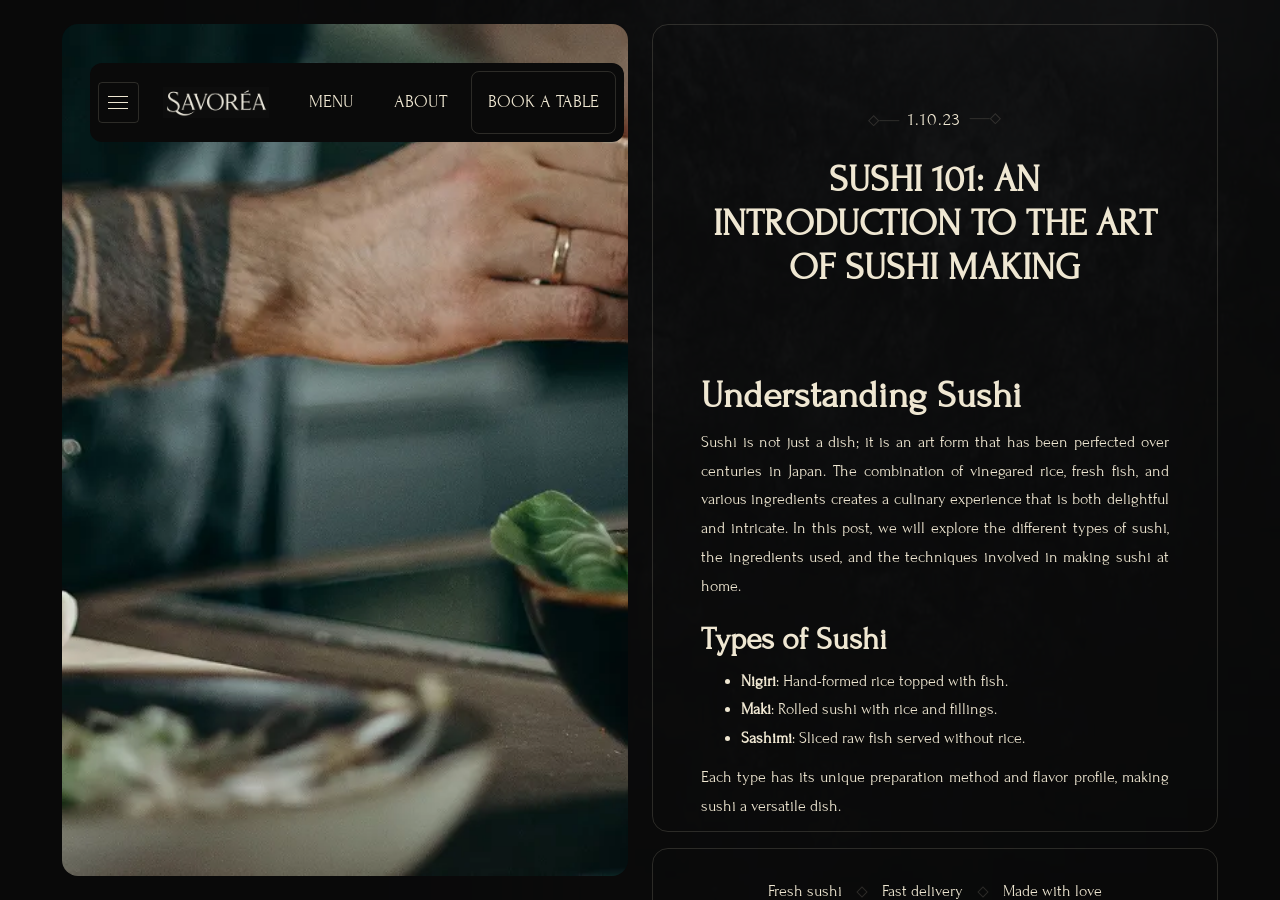
==== commit 04b79acd: "Scale the primary navigation type on wider screens" ====
--- a/blog/sushi-101-introduction/index.html
+++ b/blog/sushi-101-introduction/index.html
@@ -7,7 +7,7 @@
   <meta content="width=device-width, initial-scale=1" name="viewport">
   <link href="../../css/normalize.css" rel="stylesheet" type="text/css">
   <link href="../../css/webflow.css" rel="stylesheet" type="text/css">
-  <link href="../../css/sushi-7096b4.webflow.css" rel="stylesheet" type="text/css">
+  <link href="../../css/sushi-7096b4.webflow.css?v=6" rel="stylesheet" type="text/css">
   <link href="../../css/split-page.css?v=3" rel="stylesheet">
   <script type="text/javascript">!function(o,c){var n=c.documentElement,t=" w-mod-";n.className+=t+"js",("ontouchstart"in o||o.DocumentTouch&&c instanceof DocumentTouch)&&(n.className+=t+"touch")}(window,document);</script>
   <link href="../../images/favicon.webp" rel="icon" type="image/webp">
@@ -93,11 +93,11 @@
       <div class="menu_drop_down_wraper">
         <div class="menu_hidden-wraper">
           <div class="menu_hidden-link-wraper">
-            <a href="../../menu.html" class="menu_hidden-link capitalize-text">Menu</a>
-            <a href="../../reservation.html" class="menu_hidden-link capitalize-text">REservation</a>
-            <a href="../../about.html" class="menu_hidden-link capitalize-text">About</a>
-            <a href="../../contact.html" class="menu_hidden-link capitalize-text">Contact</a>
-            <a href="../../blog.html" class="menu_hidden-link capitalize-text">Blog</a>
+            <a href="../../menu.html" class="menu_hidden-link capitalize-text"><span class="menu_hidden-link-label">Menu</span></a>
+            <a href="../../reservation.html" class="menu_hidden-link capitalize-text"><span class="menu_hidden-link-label">REservation</span></a>
+            <a href="../../about.html" class="menu_hidden-link capitalize-text"><span class="menu_hidden-link-label">About</span></a>
+            <a href="../../contact.html" class="menu_hidden-link capitalize-text"><span class="menu_hidden-link-label">Contact</span></a>
+            <a href="../../blog.html" class="menu_hidden-link capitalize-text"><span class="menu_hidden-link-label">Blog</span></a>
           </div>
         </div>
         <div class="menu_embed-properties w-embed">
@@ -110,8 +110,7 @@
   pointer-events: none;
 }
 .menu_button,
-.menu_link,
-.menu_hidden-link {
+.menu_link {
   transition:
     color 0.3s ease,
     text-shadow 0.3s ease,
@@ -135,17 +134,6 @@
     inset 0 0 28px rgba(255, 255, 255, 0.08);
   border-color: rgba(255, 255, 255, 0.35);
 }
-/* Ссылки в дропдауне */
-.menu_hidden-link {
-  display: inline-block;
-  transition: color 0.3s ease, text-shadow 0.3s ease;
-}
-.menu_hidden-link:hover {
-  color: #ffffff !important;
-  text-shadow:
-    0 0 8px rgba(255, 255, 255, 0.32),
-    0 0 18px rgba(255, 255, 255, 0.20) !important;
-}
 </style>
         </div>
       </div>
--- a/css/sushi-7096b4.webflow.css
+++ b/css/sushi-7096b4.webflow.css
@@ -850,7 +850,20 @@
   padding: var(--s-size);
   border-radius: var(--xs-size);
   color: var(--base_lighte_color_main);
+  font-size: 16px;
   text-decoration: none;
+}
+
+@media (min-width: 1280px) {
+  .menu_text-link {
+    font-size: 18px;
+  }
+}
+
+@media (min-width: 1440px) {
+  .menu_text-link {
+    font-size: 20px;
+  }
 }
 
 .menu_text-link:where(.w-variant-194f8d76-4035-224c-2e9e-813966e3839b) {
@@ -889,6 +902,60 @@
   font-size: 42px;
   line-height: 110%;
   text-decoration: none;
+  display: inline-block;
+  position: relative;
+  isolation: isolate;
+  transition: color 180ms ease-out, text-shadow 180ms ease-out;
+}
+
+.menu_hidden-link-label {
+  display: inline-block;
+  position: relative;
+  max-width: calc(100% - 2 * var(--s-size));
+  overflow-wrap: anywhere;
+}
+
+.menu_hidden-link-label::before {
+  content: "";
+  position: absolute;
+  inset: -2px;
+  z-index: -1;
+  pointer-events: none;
+  border-radius: var(--xs-size);
+  background: color-mix(in srgb, var(--base_lighte_color_main) 12%, transparent);
+  filter: blur(6px);
+  opacity: 0;
+  transition: opacity 180ms ease-out;
+}
+
+.menu_hidden-link:focus-visible {
+  color: #fff;
+  outline: none;
+  text-decoration: underline;
+  text-decoration-thickness: 1px;
+  text-underline-offset: 0.16em;
+}
+
+.menu_hidden-link:focus-visible > .menu_hidden-link-label::before {
+  opacity: 1;
+}
+
+@media (hover: hover) {
+  .menu_hidden-link:hover {
+    color: #fff;
+    text-shadow: 0 0 12px color-mix(in srgb, var(--base_lighte_color_main) 34%, transparent);
+  }
+
+  .menu_hidden-link:hover > .menu_hidden-link-label::before {
+    opacity: 1;
+  }
+}
+
+@media (prefers-reduced-motion: reduce) {
+  .menu_hidden-link,
+  .menu_hidden-link-label::before {
+    transition: none;
+  }
 }
 
 .menu_drop_down_wraper {
@@ -1525,4 +1592,4 @@
   font-weight: 400;
   font-style: normal;
   font-display: swap;
-}+}
